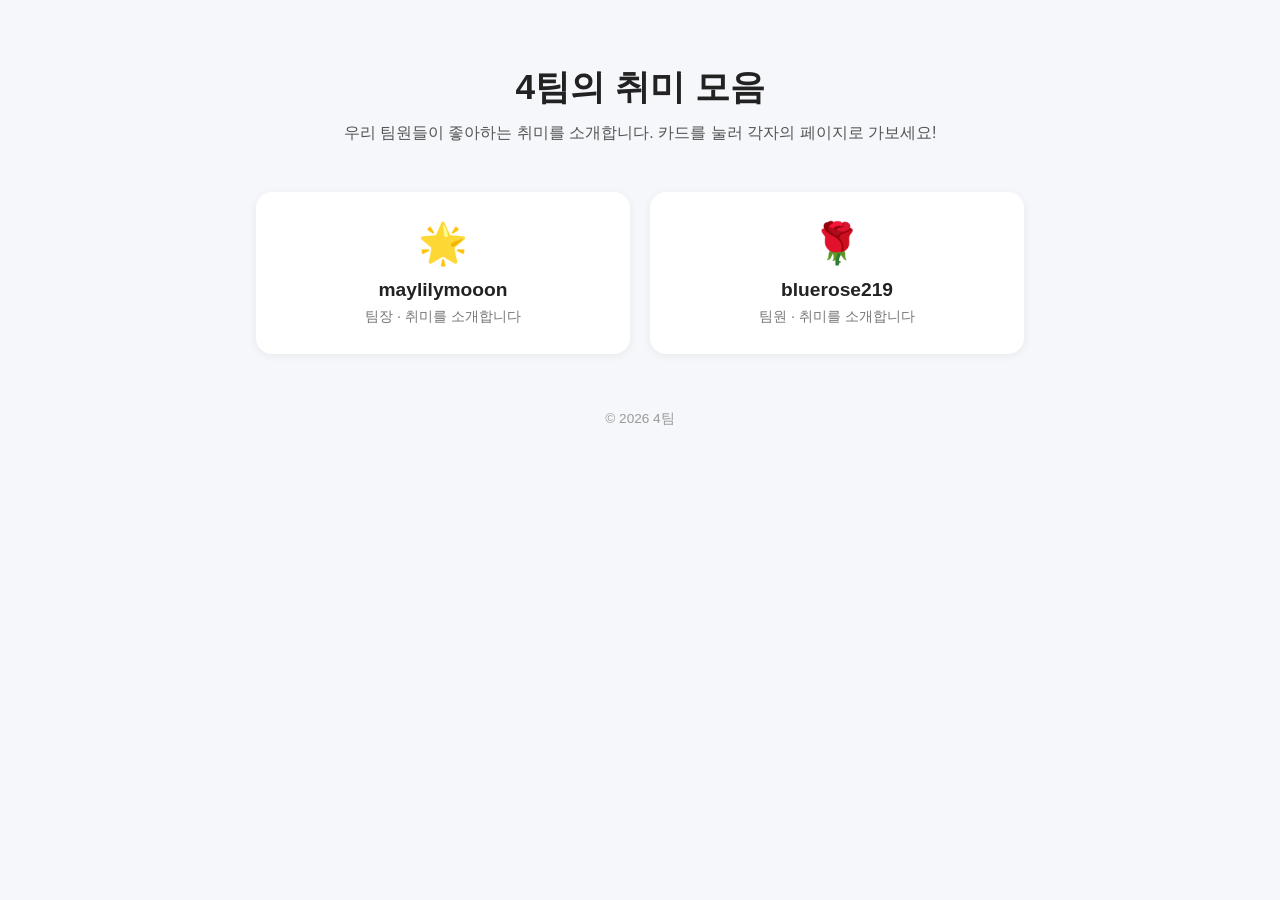
==== index.html @ 4634f252 "취미 모음 사이트 기본 구조 추가 홈 페이지와 팀원별 서브 페이지(maylilymooon, bluerose219) 템플릿, 작업 규칙 README 추가  Co-Authored-By" ====
<!doctype html>
<html lang="ko">
<head>
  <meta charset="utf-8">
  <meta name="viewport" content="width=device-width, initial-scale=1">
  <title>4팀 취미 모음</title>
  <link rel="stylesheet" href="style.css">
</head>
<body>
  <header class="hero">
    <h1>4팀의 취미 모음</h1>
    <p>우리 팀원들이 좋아하는 취미를 소개합니다. 카드를 눌러 각자의 페이지로 가보세요!</p>
  </header>

  <main class="cards">
    <!-- 팀원이 늘어나면 카드 하나를 복사해서 링크와 이름만 바꾸면 됩니다 -->
    <a class="card" href="members/maylilymooon/index.html">
      <span class="emoji">🌟</span>
      <h2>maylilymooon</h2>
      <p>팀장 · 취미를 소개합니다</p>
    </a>
    <a class="card" href="members/bluerose219/index.html">
      <span class="emoji">🌹</span>
      <h2>bluerose219</h2>
      <p>팀원 · 취미를 소개합니다</p>
    </a>
  </main>

  <footer>© 2026 4팀</footer>
</body>
</html>
---- style.css ----
/* 홈 페이지 공통 스타일 — 팀원 페이지는 각자 폴더의 style.css를 사용합니다 */
* { box-sizing: border-box; }

body {
  margin: 0;
  font-family: "Pretendard", "Apple SD Gothic Neo", "Malgun Gothic", sans-serif;
  background: #f6f7fb;
  color: #222;
}

.hero {
  padding: 64px 16px 32px;
  text-align: center;
}

.hero h1 { margin: 0 0 12px; font-size: 2.2rem; }
.hero p { margin: 0; color: #555; }

.cards {
  display: grid;
  grid-template-columns: repeat(auto-fit, minmax(220px, 1fr));
  gap: 20px;
  max-width: 800px;
  margin: 0 auto;
  padding: 16px;
}

.card {
  display: block;
  padding: 28px 20px;
  border-radius: 16px;
  background: #fff;
  box-shadow: 0 2px 10px rgba(0, 0, 0, 0.06);
  text-align: center;
  text-decoration: none;
  color: inherit;
  transition: transform 0.15s, box-shadow 0.15s;
}

.card:hover {
  transform: translateY(-4px);
  box-shadow: 0 8px 20px rgba(0, 0, 0, 0.1);
}

.card .emoji { font-size: 2.5rem; }
.card h2 { margin: 12px 0 6px; font-size: 1.2rem; }
.card p { margin: 0; color: #777; font-size: 0.9rem; }

footer {
  padding: 40px 16px;
  text-align: center;
  color: #999;
  font-size: 0.85rem;
}
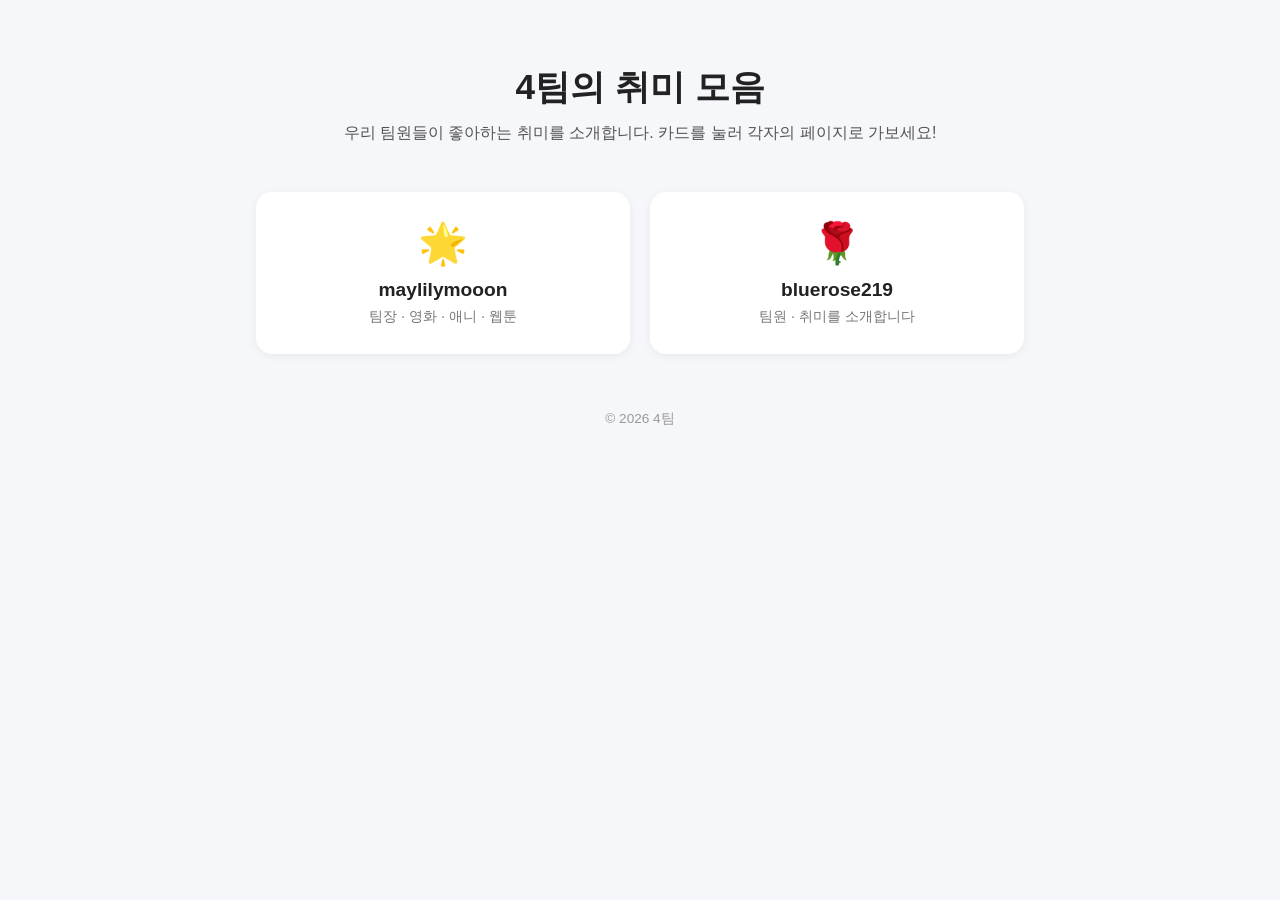
==== commit 8ecd4392: "maylilymooon 취미 페이지 작성 영화·애니메이션·웹툰 소개, 추천 작품(블리치, 유미의 세포들, 모죠의 일지), 파스텔톤 스타일 적용 홈 카드에 취미 요약 반영  Co-A" ====
--- a/index.html
+++ b/index.html
@@ -17,7 +17,7 @@
     <a class="card" href="members/maylilymooon/index.html">
       <span class="emoji">🌟</span>
       <h2>maylilymooon</h2>
-      <p>팀장 · 취미를 소개합니다</p>
+      <p>팀장 · 영화 · 애니 · 웹툰</p>
     </a>
     <a class="card" href="members/bluerose219/index.html">
       <span class="emoji">🌹</span>
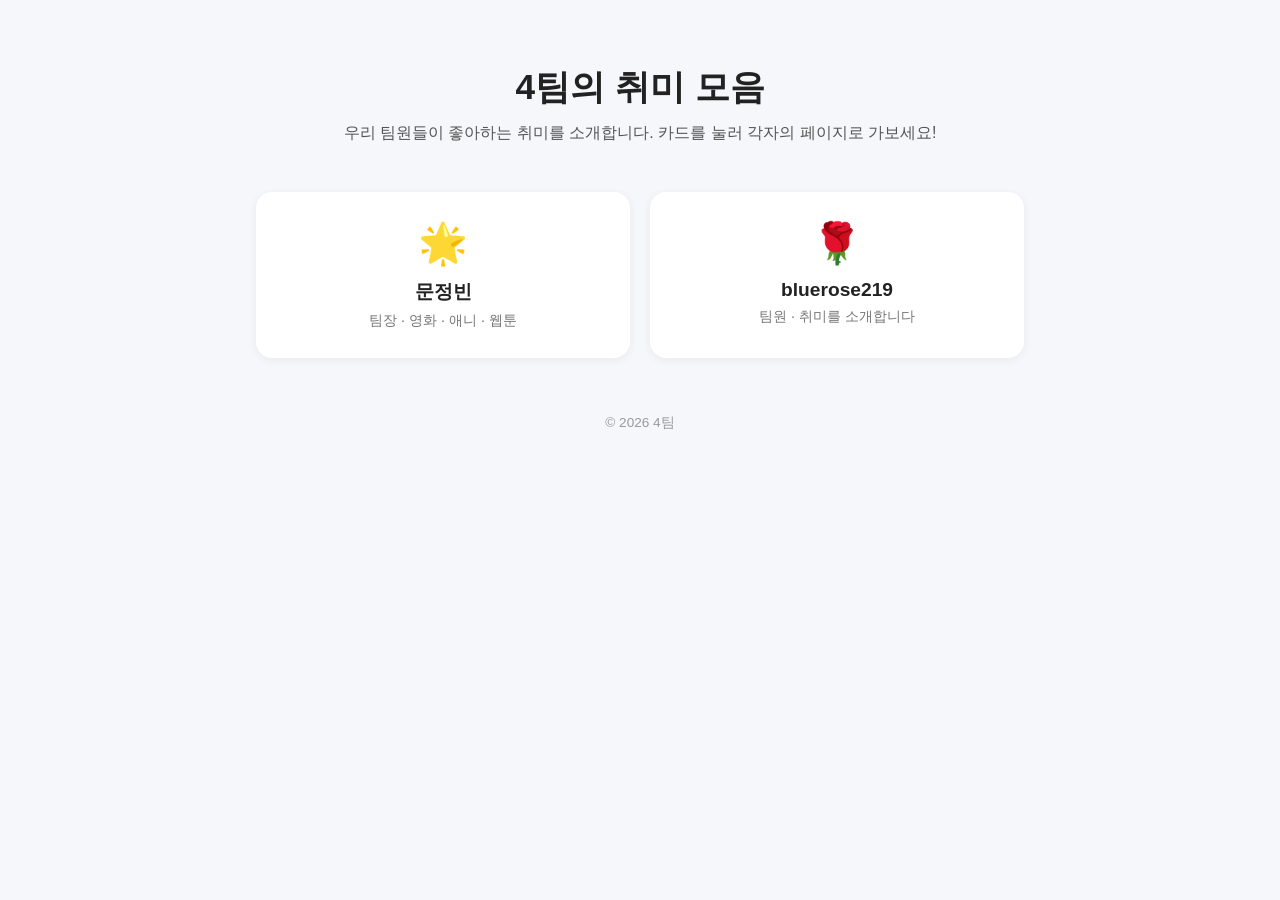
==== commit 4cd7e7e8: "페이지 표시 이름을 문정빈으로 변경 Co-Authored-By: Claude Opus 5.5 <noreply@anthropic.com>" ====
--- a/index.html
+++ b/index.html
@@ -16,7 +16,7 @@
     <!-- 팀원이 늘어나면 카드 하나를 복사해서 링크와 이름만 바꾸면 됩니다 -->
     <a class="card" href="members/maylilymooon/index.html">
       <span class="emoji">🌟</span>
-      <h2>maylilymooon</h2>
+      <h2>문정빈</h2>
       <p>팀장 · 영화 · 애니 · 웹툰</p>
     </a>
     <a class="card" href="members/bluerose219/index.html">
